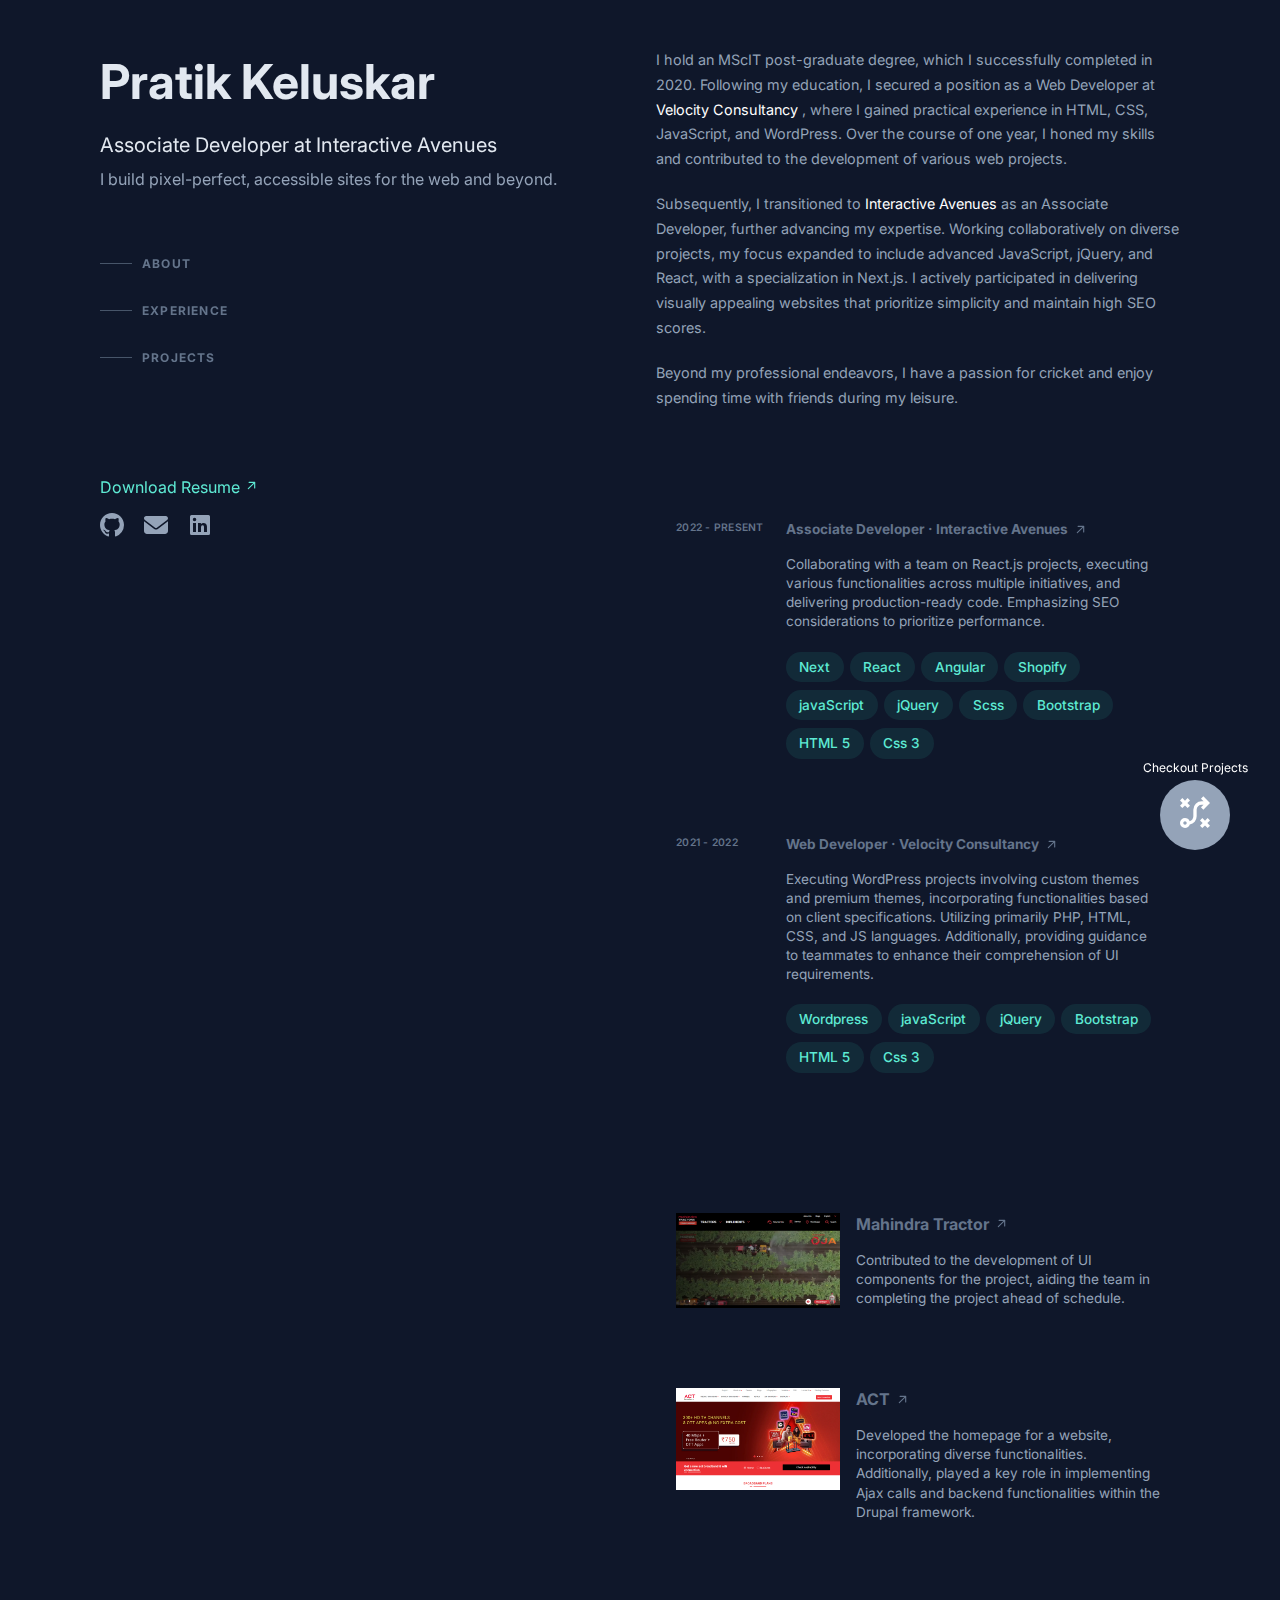
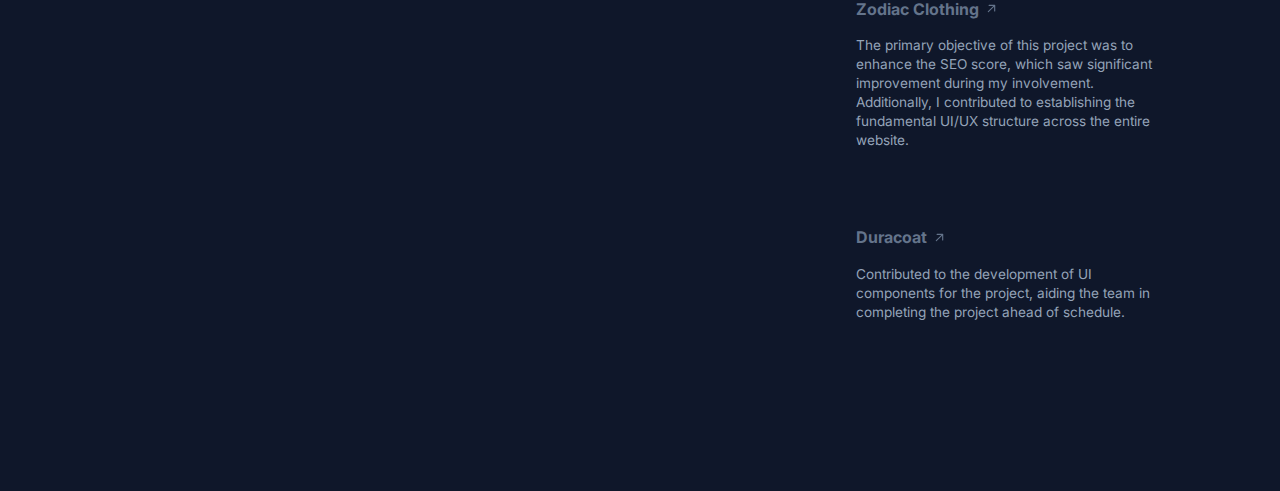
==== index.html @ e88228ff "Commit#1" ====
<!DOCTYPE html>
<html lang="en">
<head>
    <meta charset="UTF-8">
    <meta http-equiv="X-UA-Compatible" content="IE=edge">
    <meta name="viewport" content="width=device-width, initial-scale=1.0">
    <title>Pratik Portfolio</title>
    <link rel="stylesheet" href="css/style.css">
</head>
<body>
<!-- Template Start -->
<main>
    <div class="container">
      <div class="left-block block">
        <h1 class='name'>Pratik Keluskar</h1>
        <p class="jd">Associate Developer at Interactive Avenues</p>
        <p class="short-descp">I build pixel-perfect, accessible sites for the web and beyond.</p>
        <div class="sub-links">
          <ul> 
            <li>
              <a class="links" id='aboutLink'><span class="line"></span>About</a>
            </li>
            <li>
              <a class="links" id='expLink'><span class="line"></span>Experience</a>
            </li>
            <li>
              <a  class="links" id='projLink'><span class="line"></span>Projects</a>
            </li>
          </ul>
        </div>
        <div class="downloads">
            <div class="resume">
                <a target="_blank" href="./assets/Pratik Keluskar.pdf">Download Resume 
                    <svg xmlns="http://www.w3.org/2000/svg" viewBox="0 0 20 20" width="15px" height="15px" fill="currentColor" class="inline-block h-4 w-4 shrink-0 transition-transform group-hover/link:-translate-y-1 group-hover/link:translate-x-1 group-focus-visible/link:-translate-y-1 group-focus-visible/link:translate-x-1 motion-reduce:transition-none ml-1 translate-y-px" aria-hidden="true"><path fill-rule="evenodd" d="M5.22 14.78a.75.75 0 001.06 0l7.22-7.22v5.69a.75.75 0 001.5 0v-7.5a.75.75 0 00-.75-.75h-7.5a.75.75 0 000 1.5h5.69l-7.22 7.22a.75.75 0 000 1.06z" clip-rule="evenodd"></path></svg>
                </a>
            </div>
            <div class="socials">
                <div class="github">
                    <a href="https://github.com/Pratik-1997" target="_blank">
                        <svg width="24px" height="24px" xmlns="http://www.w3.org/2000/svg" viewBox="0 0 16 16" fill="currentColor" class="h-6 w-6" aria-hidden="true"><path d="M8 0C3.58 0 0 3.58 0 8c0 3.54 2.29 6.53 5.47 7.59.4.07.55-.17.55-.38 0-.19-.01-.82-.01-1.49-2.01.37-2.53-.49-2.69-.94-.09-.23-.48-.94-.82-1.13-.28-.15-.68-.52-.01-.53.63-.01 1.08.58 1.23.82.72 1.21 1.87.87 2.33.66.07-.52.28-.87.51-1.07-1.78-.2-3.64-.89-3.64-3.95 0-.87.31-1.59.82-2.15-.08-.2-.36-1.02.08-2.12 0 0 .67-.21 2.2.82.64-.18 1.32-.27 2-.27.68 0 1.36.09 2 .27 1.53-1.04 2.2-.82 2.2-.82.44 1.1.16 1.92.08 2.12.51.56.82 1.27.82 2.15 0 3.07-1.87 3.75-3.65 3.95.29.25.54.73.54 1.48 0 1.07-.01 1.93-.01 2.2 0 .21.15.46.55.38A8.013 8.013 0 0016 8c0-4.42-3.58-8-8-8z"></path></svg>
                    </a>
                </div>
                <div class="gmail">
                    <a href="mailto:pratikkeluskar1997@gmail.com">
                        <svg xmlns="http://www.w3.org/2000/svg" width="24px" height="24px" fill="#fff" viewBox="0 0 512 512"><path d="M48 64C21.5 64 0 85.5 0 112c0 15.1 7.1 29.3 19.2 38.4L236.8 313.6c11.4 8.5 27 8.5 38.4 0L492.8 150.4c12.1-9.1 19.2-23.3 19.2-38.4c0-26.5-21.5-48-48-48H48zM0 176V384c0 35.3 28.7 64 64 64H448c35.3 0 64-28.7 64-64V176L294.4 339.2c-22.8 17.1-54 17.1-76.8 0L0 176z"></path></svg>
                    </a>
                </div>
                <div class="linkedin">
                    <a href="https://www.linkedin.com/in/pratik-keluskar-b0b64914b/" target="_blank">
                        <svg width="24px" height="24px" xmlns="http://www.w3.org/2000/svg" viewBox="0 0 24 24" fill="currentColor" class="h-6 w-6" aria-hidden="true"><path d="M20.5 2h-17A1.5 1.5 0 002 3.5v17A1.5 1.5 0 003.5 22h17a1.5 1.5 0 001.5-1.5v-17A1.5 1.5 0 0020.5 2zM8 19H5v-9h3zM6.5 8.25A1.75 1.75 0 118.3 6.5a1.78 1.78 0 01-1.8 1.75zM19 19h-3v-4.74c0-1.42-.6-1.93-1.38-1.93A1.74 1.74 0 0013 14.19a.66.66 0 000 .14V19h-3v-9h2.9v1.3a3.11 3.11 0 012.7-1.4c1.55 0 3.36.86 3.36 3.66z"></path></svg>
                    </a>
                </div>
            </div>
        </div>
        
      </div>
      <div class="right-block block">
        <div class="sm-right-block" id="about">
          <div class="mob-sticky">
            <h3>About</h3>
          </div>
          <p class="text">I hold an MScIT post-graduate degree, which I successfully completed in 2020. Following my education, I secured a position as a Web Developer at <a href="https://www.velocityconsultancy.com/" target="_blank" class='link'>Velocity Consultancy</a> , where I gained practical experience in HTML, CSS, JavaScript, and WordPress. Over the course of one year, I honed my skills and contributed to the development of various web projects.</p>
          <p class="text">Subsequently, I transitioned to <a href="https://www.interactiveavenues.com/Interactive" target="_blank" class='link'>Interactive Avenues</a> as an Associate Developer, further advancing my expertise. Working collaboratively on diverse projects, my focus expanded to include advanced JavaScript, jQuery, and React, with a specialization in Next.js. I actively participated in delivering visually appealing websites that prioritize simplicity and maintain high SEO scores.</p>
          <p class="text">Beyond my professional endeavors, I have a passion for cricket and enjoy spending time with friends during my leisure.</p>
        </div>
        <div class="sm-right-block" id="experience">
            <div class="mob-sticky">
                <h3>Experience</h3>
            </div>
            <div class="experienceblock">
                <div class="yr-exp">2022 - Present</div>
                <div class="det-exp">
                    <h3 class="pos">Associate Developer · Interactive Avenues<!-- --> 
                        <svg xmlns="http://www.w3.org/2000/svg" viewBox="0 0 20 20" width="15px" height="15px" fill="currentColor" class="inline-block h-4 w-4 shrink-0 transition-transform group-hover/link:-translate-y-1 group-hover/link:translate-x-1 group-focus-visible/link:-translate-y-1 group-focus-visible/link:translate-x-1 motion-reduce:transition-none ml-1 translate-y-px" aria-hidden="true"><path fill-rule="evenodd" d="M5.22 14.78a.75.75 0 001.06 0l7.22-7.22v5.69a.75.75 0 001.5 0v-7.5a.75.75 0 00-.75-.75h-7.5a.75.75 0 000 1.5h5.69l-7.22 7.22a.75.75 0 000 1.06z" clip-rule="evenodd"></path></svg>
                    </h3>
                    <p class="pos-descp">Collaborating with a team on React.js projects, executing various functionalities across multiple initiatives, and delivering production-ready code. Emphasizing SEO considerations to prioritize performance.</p>
                    <ul class="techs">
                        <li class="singleTech"><span>Next</span></li>
                        <li class="singleTech"><span>React</span></li>
                        <li class="singleTech"><span>Angular</span></li>
                        <li class="singleTech"><span>Shopify</span></li>
                        <li class="singleTech"><span>javaScript</span></li>
                        <li class="singleTech"><span>jQuery</span></li>
                        <li class="singleTech"><span>Scss</span></li>
                        <li class="singleTech"><span>Bootstrap</span></li>
                        <li class="singleTech"><span>HTML 5</span></li>
                        <li class="singleTech"><span>Css 3</span></li>
                    </ul>
                </div>
            </div>
            <div class="experienceblock">
                <div class="yr-exp">2021 - 2022</div>
                <div class="det-exp">
                    <h3 class="pos">Web Developer · Velocity Consultancy<!-- --> 
                        <svg xmlns="http://www.w3.org/2000/svg" viewBox="0 0 20 20" width="15px" height="15px" fill="currentColor" class="inline-block h-4 w-4 shrink-0 transition-transform group-hover/link:-translate-y-1 group-hover/link:translate-x-1 group-focus-visible/link:-translate-y-1 group-focus-visible/link:translate-x-1 motion-reduce:transition-none ml-1 translate-y-px" aria-hidden="true"><path fill-rule="evenodd" d="M5.22 14.78a.75.75 0 001.06 0l7.22-7.22v5.69a.75.75 0 001.5 0v-7.5a.75.75 0 00-.75-.75h-7.5a.75.75 0 000 1.5h5.69l-7.22 7.22a.75.75 0 000 1.06z" clip-rule="evenodd"></path></svg>
                    </h3>
                    <p class="pos-descp">   Executing WordPress projects involving custom themes and premium themes, incorporating functionalities based on client specifications. Utilizing primarily PHP, HTML, CSS, and JS languages. Additionally, providing guidance to teammates to enhance their comprehension of UI requirements.</p>
                    <ul class="techs">
                        <li class="singleTech"><span>Wordpress</span></li>
                        <li class="singleTech"><span>javaScript</span></li>
                        <li class="singleTech"><span>jQuery</span></li>
                        <li class="singleTech"><span>Bootstrap</span></li>
                        <li class="singleTech"><span>HTML 5</span></li>
                        <li class="singleTech"><span>Css 3</span></li>
                    </ul>
                </div>
            </div>
        </div>
        <div class="sm-right-block" id="projects">
            <div class="mob-sticky">
                <h3>Projects</h3>
            </div>
            <div class="projectsBlock">
                <div class="image">
                    <img alt="project" loading="lazy" width="200" height="150" decoding="async" data-nimg="1" class="img-fluid" style="color:transparent" src="./assets/mt.png">
                    
                </div>
                <div class="projectDet">
                    <h3 class="projName">Mahindra Tractor
                        <svg xmlns="http://www.w3.org/2000/svg" viewBox="0 0 20 20" width="15px" height="15px" fill="currentColor" class="inline-block h-4 w-4 shrink-0 transition-transform group-hover/link:-translate-y-1 group-hover/link:translate-x-1 group-focus-visible/link:-translate-y-1 group-focus-visible/link:translate-x-1 motion-reduce:transition-none ml-1 translate-y-px" aria-hidden="true"><path fill-rule="evenodd" d="M5.22 14.78a.75.75 0 001.06 0l7.22-7.22v5.69a.75.75 0 001.5 0v-7.5a.75.75 0 00-.75-.75h-7.5a.75.75 0 000 1.5h5.69l-7.22 7.22a.75.75 0 000 1.06z" clip-rule="evenodd"></path></svg>
                    </h3>
                    <p class="projDescp">Contributed to the development of UI components for the project, aiding the team in completing the project ahead of schedule. </p>
                </div>
            </div>
            <div class="projectsBlock">
                <div class="image">
                    <img alt="project" loading="lazy" width="200" height="150" class="img-fluid" style="color:transparent" src="./assets/act.png">
                </div>
                <div class="projectDet">
                    <h3 class="projName">ACT
                        <svg xmlns="http://www.w3.org/2000/svg" viewBox="0 0 20 20" width="15px" height="15px" fill="currentColor" class="inline-block h-4 w-4 shrink-0 transition-transform group-hover/link:-translate-y-1 group-hover/link:translate-x-1 group-focus-visible/link:-translate-y-1 group-focus-visible/link:translate-x-1 motion-reduce:transition-none ml-1 translate-y-px" aria-hidden="true"><path fill-rule="evenodd" d="M5.22 14.78a.75.75 0 001.06 0l7.22-7.22v5.69a.75.75 0 001.5 0v-7.5a.75.75 0 00-.75-.75h-7.5a.75.75 0 000 1.5h5.69l-7.22 7.22a.75.75 0 000 1.06z" clip-rule="evenodd"></path></svg>
                    </h3>
                    <p class="projDescp">Developed the homepage for a website, incorporating diverse functionalities. Additionally, played a key role in implementing Ajax calls and backend functionalities within the Drupal framework. </p>
                </div>
            </div>
            <div class="projectsBlock">
                <div class="image">
                    <img alt="project" loading="lazy" width="200" height="150" decoding="async" data-nimg="1" class="img-fluid" style="color:transparent" src="./assets/zod.png">
                </div>
                <div class="projectDet">
                    <h3 class="projName">Zodiac Clothing
                        <svg xmlns="http://www.w3.org/2000/svg" viewBox="0 0 20 20" width="15px" height="15px" fill="currentColor" class="inline-block h-4 w-4 shrink-0 transition-transform group-hover/link:-translate-y-1 group-hover/link:translate-x-1 group-focus-visible/link:-translate-y-1 group-focus-visible/link:translate-x-1 motion-reduce:transition-none ml-1 translate-y-px" aria-hidden="true"><path fill-rule="evenodd" d="M5.22 14.78a.75.75 0 001.06 0l7.22-7.22v5.69a.75.75 0 001.5 0v-7.5a.75.75 0 00-.75-.75h-7.5a.75.75 0 000 1.5h5.69l-7.22 7.22a.75.75 0 000 1.06z" clip-rule="evenodd"></path></svg>
                    </h3>
                    <p class="projDescp">The primary objective of this project was to enhance the SEO score, which saw significant improvement during my involvement. Additionally, I contributed to establishing the fundamental UI/UX structure across the entire website.</p>
                </div>
            </div>
            <div class="projectsBlock">
                <div class="image">
                    <img alt="project" loading="lazy" width="200" height="150" decoding="async" data-nimg="1" class="img-fluid" style="color:transparent" src="./assets/duracoat.png">
                </div>
                <div class="projectDet">
                    <h3 class="projName">Duracoat
                        <svg xmlns="http://www.w3.org/2000/svg" viewBox="0 0 20 20" width="15px" height="15px" fill="currentColor" class="inline-block h-4 w-4 shrink-0 transition-transform group-hover/link:-translate-y-1 group-hover/link:translate-x-1 group-focus-visible/link:-translate-y-1 group-focus-visible/link:translate-x-1 motion-reduce:transition-none ml-1 translate-y-px" aria-hidden="true"><path fill-rule="evenodd" d="M5.22 14.78a.75.75 0 001.06 0l7.22-7.22v5.69a.75.75 0 001.5 0v-7.5a.75.75 0 00-.75-.75h-7.5a.75.75 0 000 1.5h5.69l-7.22 7.22a.75.75 0 000 1.06z" clip-rule="evenodd"></path></svg>
                    </h3>
                    <p class="projDescp">Contributed to the development of UI components for the project, aiding the team in completing the project ahead of schedule.</p>
                </div>
            </div>
        </div>
      </div>
    </div>
    <div class="projects-box">
      <a href="./projects.html">
      <svg xmlns="http://www.w3.org/2000/svg" height="40" viewBox="0 -960 960 960" width="40"><path d="m656-120-56-56 63-64-63-63 56-57 64 64 63-64 57 57-64 63 64 64-57 56-63-63-64 63Zm-416-80q17 0 28.5-11.5T280-240q0-17-11.5-28.5T240-280q-17 0-28.5 11.5T200-240q0 17 11.5 28.5T240-200Zm0 80q-50 0-85-35t-35-85q0-50 35-85t85-35q37 0 67.5 20.5T352-284q39-11 63.5-43t24.5-73v-160q0-83 58.5-141.5T640-760h46l-63-63 57-57 160 160-160 160-57-56 63-64h-46q-50 0-85 35t-35 85v160q0 73-47 128.5T354-203q-12 37-43.5 60T240-120Zm-64-480-56-56 63-64-63-63 56-57 64 64 63-64 57 57-64 63 64 64-57 56-63-63-64 63Z"/></svg>
      </a>
      <span class='hover'>Checkout Projects</span>
    </div>
  </main>
<!-- Template End -->
</body>
<script src="js/main.js"></script>
</html>
---- css/style.css ----
@import url("https://fonts.googleapis.com/css2?family=Inter:wght@100..900&display=swap");

* {
  padding: 0;
  margin: 0;
  box-sizing: border-box;
  scroll-behavior: smooth;
  font-family: "Inter", sans-serif;
}

a {
  text-decoration: none;
}

ul {
  list-style: none;
}

body {
  background-color: rgb(15 23 42);
  color: #fff;
}

.container {
  max-width: 1080px;
  margin: 0 auto;
  display: flex;
  justify-content: space-between;
  gap: 1rem;
}

.img-fluid {
  max-width: 100%;
  height: auto;
}

.container .block {
  padding-top: 3rem;
  padding-bottom: 3rem;
  width: calc((100% / 2) - 1rem);
}

.blockPro {
  padding-top: 6rem;
  padding-bottom: 6rem;
  width: 100%;
}

.container .left-block {
  height: 100vh;
  top: 0;
  position: sticky;
}

.name {
  color: #e2e8f0;
  font-size: 48px;
  line-height: 1.4;
  margin-bottom: 1rem;
}

.jd {
  font-size: 1.25rem;
  line-height: 1.75rem;
  color: #e2e8f0;
  margin-bottom: 0.5rem;
}

.short-descp {
  color: #94a3b8;
  font-size: 1rem;
  line-height: 1.55rem;
}

.text {
  color: #94a3b8;
  font-size: 0.9rem;
  line-height: 1.55rem;
  margin-bottom: 1.25rem;
}

.link {
  color: #fff;
  transition: 0.3s all;
}

.link:hover {
  color: rgb(94 234 212);
}

.sm-right-block {
  margin-bottom: 5rem;
}

.experienceblock {
  padding: 30px 20px;
  display: flex;
  justify-content: space-between;
  gap: 1rem;
  transition: 0.3s all;
  margin-bottom: 1rem;
}

.experienceblock:hover {
  background-color: rgba(30, 41, 59, 0.5);
  border-radius: 0.375rem;
}

.experienceblock:hover .pos {
  color: rgb(94 234 212);
}

.experienceblock .pos svg {
  transition: 0.1s all;
  position: relative;
}

.experienceblock:hover .pos svg {
  position: relative;
  top: -1px;
  right: -1px;
  color: rgb(94 234 212);
}

.yr-exp {
  width: 20%;
  color: rgb(100 116 139);
  letter-spacing: 0.025em;
  font-size: 0.65rem;
  line-height: 1rem;
  font-weight: 600;
  text-transform: uppercase;
}

.det-exp {
  width: 80%;
}

.pos {
  color: rgb(100 116 139);
  font-size: 0.85rem;
  line-height: 1.4;
  margin-bottom: 1rem;
  transition: 0.3s all;
  display: flex;
  align-items: center;
  gap: 5px;
}

.pos-descp {
  color: #94a3b8;
  font-size: 0.85rem;
  line-height: 1.4;
}

.techs {
  margin-top: 0.75rem;
  display: flex;
  flex-wrap: wrap;
}

.techs li {
  margin-right: 0.375rem;
  margin-top: 0.5rem;
}

.techs li span {
  background-color: rgba(45, 212, 191, 0.1);
  padding-left: 0.85rem;
  padding-right: 0.85rem;
  padding-top: 0.45rem;
  padding-bottom: 0.45rem;
  border-radius: 25px;
  font-weight: 500;
  display: inline-block;
  color: rgb(94 234 212);
  font-size: 0.85rem;
}

.sub-links {
  margin-top: 5rem;
}

.sub-links ul li {
  padding-top: 1rem;
  padding-bottom: 1rem;
}

.sub-links ul li a {
  display: flex;
  align-items: center;
  color: rgb(100 116 139);
  font-weight: 700;
  text-transform: uppercase;
  letter-spacing: 0.1em;
  font-size: 0.75rem;
  cursor: pointer;
}

.sub-links ul li a .line {
  width: 2rem;
  height: 1px;
  margin-right: 10px;
  background-color: rgb(71 85 105);
  transition-property: all;
  transition-timing-function: cubic-bezier(0.4, 0, 0.2, 1);
  transition-duration: 0.15s;
  display: inline-block;
}

.sub-links ul li a:hover .line,
.sub-links ul li a.links.active .line {
  width: 4rem;
  background-color: #94a3b8;
}

.sub-links ul li a:hover,
.sub-links ul li a.links.active {
  color: #fff;
}

.downloads {
  margin-top: 6rem;
}

.downloads .resume {
  margin-bottom: 1rem;
}

.downloads .resume a {
  color: rgb(94 234 212);
  display: inline-block;
  transition: 0.3s all;
  font-size: 1rem;
}

.downloads .resume a:hover {
  color: rgb(94 234 212);
}

.downloads .socials {
  display: flex;
  gap: 20px;
}

.downloads .socials svg {
  fill: #94a3b8;
  transition: 0.3s all;
}

.downloads .socials svg:hover {
  fill: #fff;
}

.mob-sticky {
  display: none;
  padding-top: 1.25rem;
  padding-bottom: 1.25rem;
  padding-left: 0rem;
  padding-right: 1rem;
}

.projectsBlock {
  padding: 30px 20px;
  display: flex;
  justify-content: space-between;
  gap: 1rem;
  transition: 0.3s all;
  margin-bottom: 1rem;
}

.projectsBlock:hover {
  background-color: rgba(30, 41, 59, 0.5);
  border-radius: 0.375rem;
}

.projectsBlock .image {
  width: 35%;
}

.projectsBlock .projectDet {
  width: 65%;
}

.projectsBlock .projName {
  color: rgb(100 116 139);
  font-size: 1rem;
  line-height: 1.4;
  margin-bottom: 1rem;
  transition: 0.3s all;
  display: flex;
  align-items: center;
  gap: 5px;
}

.projectsBlock:hover .projName {
  color: rgb(94 234 212);
}

.projectsBlock .projName svg {
  transition: top 0.1s ease, right 0.1s ease, color 0.1s ease;
  position: relative;
}

.projectsBlock:hover .projName svg {
  position: relative;
  top: -1px;
  right: -1px;
  color: rgb(94 234 212);
}

.projDescp {
  color: #94a3b8;
  font-size: 0.85rem;
  line-height: 1.4;
}

.table {
  margin-top: 1rem;
}

.table,
.table table {
  width: 100%;
}

.table table thead th {
  font-weight: 600;
  color: rgb(226 232 240);
  font-size: 0.875rem;
  line-height: 1.25rem;
  padding-top: 1rem;
  padding-bottom: 1rem;
  padding-right: 2rem;
  text-align: left;
  border-bottom: 1px solid #e5e7eb26;
}

.year-p {
  font-size: 0.875rem;
  line-height: 1.25rem;
  color: #94a3b8;
}

.table tbody td {
  padding-top: 1.5rem;
  padding-bottom: 1.5rem;
  padding-right: 1rem;
  border-bottom: 1px solid #e5e7eb26;
}

.techno {
  display: flex;
  flex-wrap: wrap;
  gap: 5px;
}

.techno span {
  background-color: rgba(45, 212, 191, 0.1);
  padding-left: 0.85rem;
  padding-right: 0.85rem;
  padding-top: 0.45rem;
  padding-bottom: 0.45rem;
  border-radius: 25px;
  font-weight: 500;
  display: inline-block;
  color: rgb(94 234 212);
  font-size: 0.85rem;
}

.th1 {
  width: 5%;
}

.th2 {
  width: 24%;
}

.th3 {
  width: 23%;
}

.th4 {
  width: 25%;
}

.th5 {
  width: 25%;
}

.back:hover svg {
  left: -4px;
  position: relative;
}

.item-link a {
  color: rgb(226, 232, 240);
  text-decoration: none;
  font-size: 14px;
}

.back {
  color: rgb(94 234 212);
  line-height: 1.25;
  font-weight: 600;
  margin-bottom: 0.5rem;
  display: flex;
  gap: 4px;
  align-items: center;
}

.back svg {
  transform: rotate(-180deg);
  transition: 0.3s all;
  position: relative;
}

.projects-box {
  position: fixed;
  right: 50px;
  bottom: 50px;
  width: 70px;
  height: 70px;
  background: #94a3b8;
  border-radius: 50%;
  display: flex;
  justify-content: center;
  align-items: center;
  animation: scaleAnimation 2s infinite alternate;
  z-index: 222;
}

@keyframes scaleAnimation {
  0% {
    transform: scale(0.95);
  }

  100% {
    transform: scale(1.05);
  }
}

.projects-box .hover {
  position: absolute;
  font-size: 12px;
  left: 50%;
  transform: translateX(-50%);
  top: -20px;
  width: 150px;
  text-align: center;
  /* opacity: 0; */
  transition: 0.3s all;
}

/* .projects-box:hover .hover {
    opacity: 1;
    top: -50%;
  } */

.projects-box svg {
  fill: #fff;
}

.filter {
  margin-top: 2rem;
}

.filter select {
  background: transparent;
  border: 0px;
  color: rgb(226 232 240);
}

.filter select option {
  color: rgba(0, 0, 0, 0.596);
  padding-top: 4px;
  padding-bottom: 4px;
}

.filter select:focus {
  outline: none;
}

.yearFilter {
  font-weight: 600;
  color: rgb(226 232 240);
  font-size: 0.875rem;
  line-height: 1.25rem;

  padding-bottom: 0rem;
  padding-right: 1rem;
  text-align: left;
}

@media screen and (min-width: 1024px) {
  /* Custom Scroll Bar */
  *::-webkit-scrollbar {
    width: 7px;
  }

  *::-webkit-scrollbar-track {
    background-color: #000000;
  }

  *::-webkit-scrollbar-thumb {
    background-color: #94a3b8;
    height: 1px;
    border-radius: 10px;
    cursor: pointer;
  }
}

@media screen and (min-width: 1000px) and (max-width: 1440px) {
  .sub-links {
    margin-top: 3rem;
  }
}

@media screen and (max-width: 480px) {
  .container {
    max-width: 95%;
    flex-wrap: wrap;
    gap: 0rem;
  }

  .container .left-block {
    position: relative;
    height: auto;
  }

  .container .block {
    width: 100%;
    padding-top: 2rem;
    padding-bottom: 2rem;
  }
  .container .block.right-block {
    padding-top: 0rem;
  }

  .name {
    font-size: 28px;
    margin-bottom: 5px;
  }

  .jd {
    font-size: 1rem;
  }

  .short-descp {
    font-size: 14px;
  }

  .sub-links {
    display: none;
  }

  .downloads {
    margin-top: 1rem;
  }

  .mob-sticky {
    display: block;
    position: sticky;
    top: 0;
    background-color: rgba(15, 23, 42, 1);
    z-index: 3;
  }

  .mob-sticky h3 {
    text-transform: uppercase;
    color: rgb(226 232 240);
    letter-spacing: 0.1em;
    font-size: 0.875rem;
    line-height: 1.25rem;
  }

  .experienceblock {
    padding: 20px 20px;
    gap: 10px;
    flex-wrap: wrap;
  }

  .yr-exp,
  .det-exp {
    width: 100%;
  }

  .pos-descp {
    font-size: 12px;
  }

  .techs li span {
    font-size: 0.75rem;
  }

  .sm-right-block {
    margin-bottom: 2.5rem;
  }

  .projectsBlock {
    padding: 20px 20px;
    gap: 10px;
    flex-wrap: wrap;
  }

  .projectsBlock .image,
  .projectsBlock .projectDet {
    width: 100%;
  }

  .projectsBlock .image {
    order: 2;
  }

  .projects-box {
    right: 20px;
    bottom: 20px;
    width: 40px;
    height: 40px;
  }

  .projects-box svg {
    height: 20px;
    width: 20px;
  }

  .table {
    overflow-x: scroll;
  }

  .techno span {
    padding-left: 0.5rem;
    padding-right: 0.5rem;
    font-size: 0.65rem;
    height: 30.5px;
  }

  .table tbody td {
    font-size: 12px;
    min-height: 115px;
    align-items: center;
  }

  .table table thead th {
    padding-right: 1.25rem;
  }
  .projects-box .hover {
    top: -40px;
    width: 100px;
  }
}

main {
  position: relative;
}

.focus {
  position: absolute;
  width: 100%;
  height: 100%;
  left: 0;
  right: 0;
  margin-left: auto;
  margin-right: auto;
}
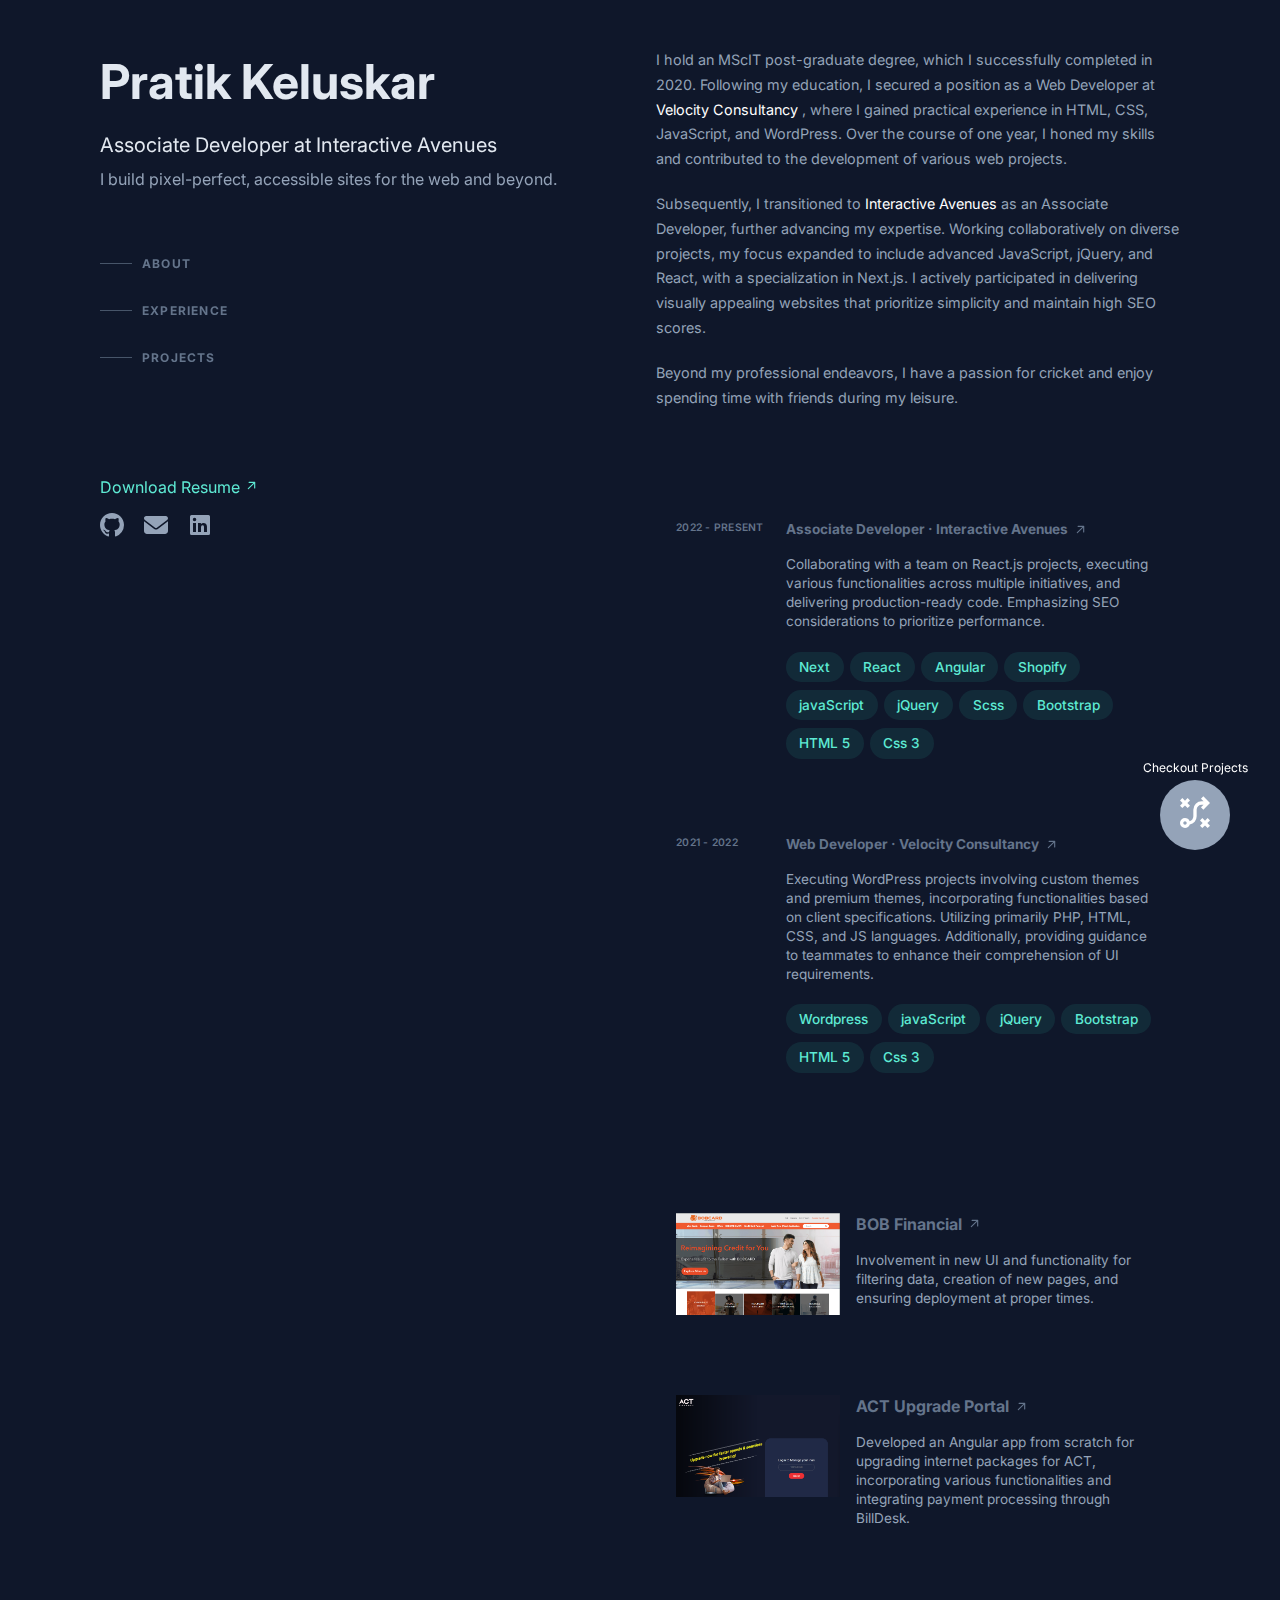
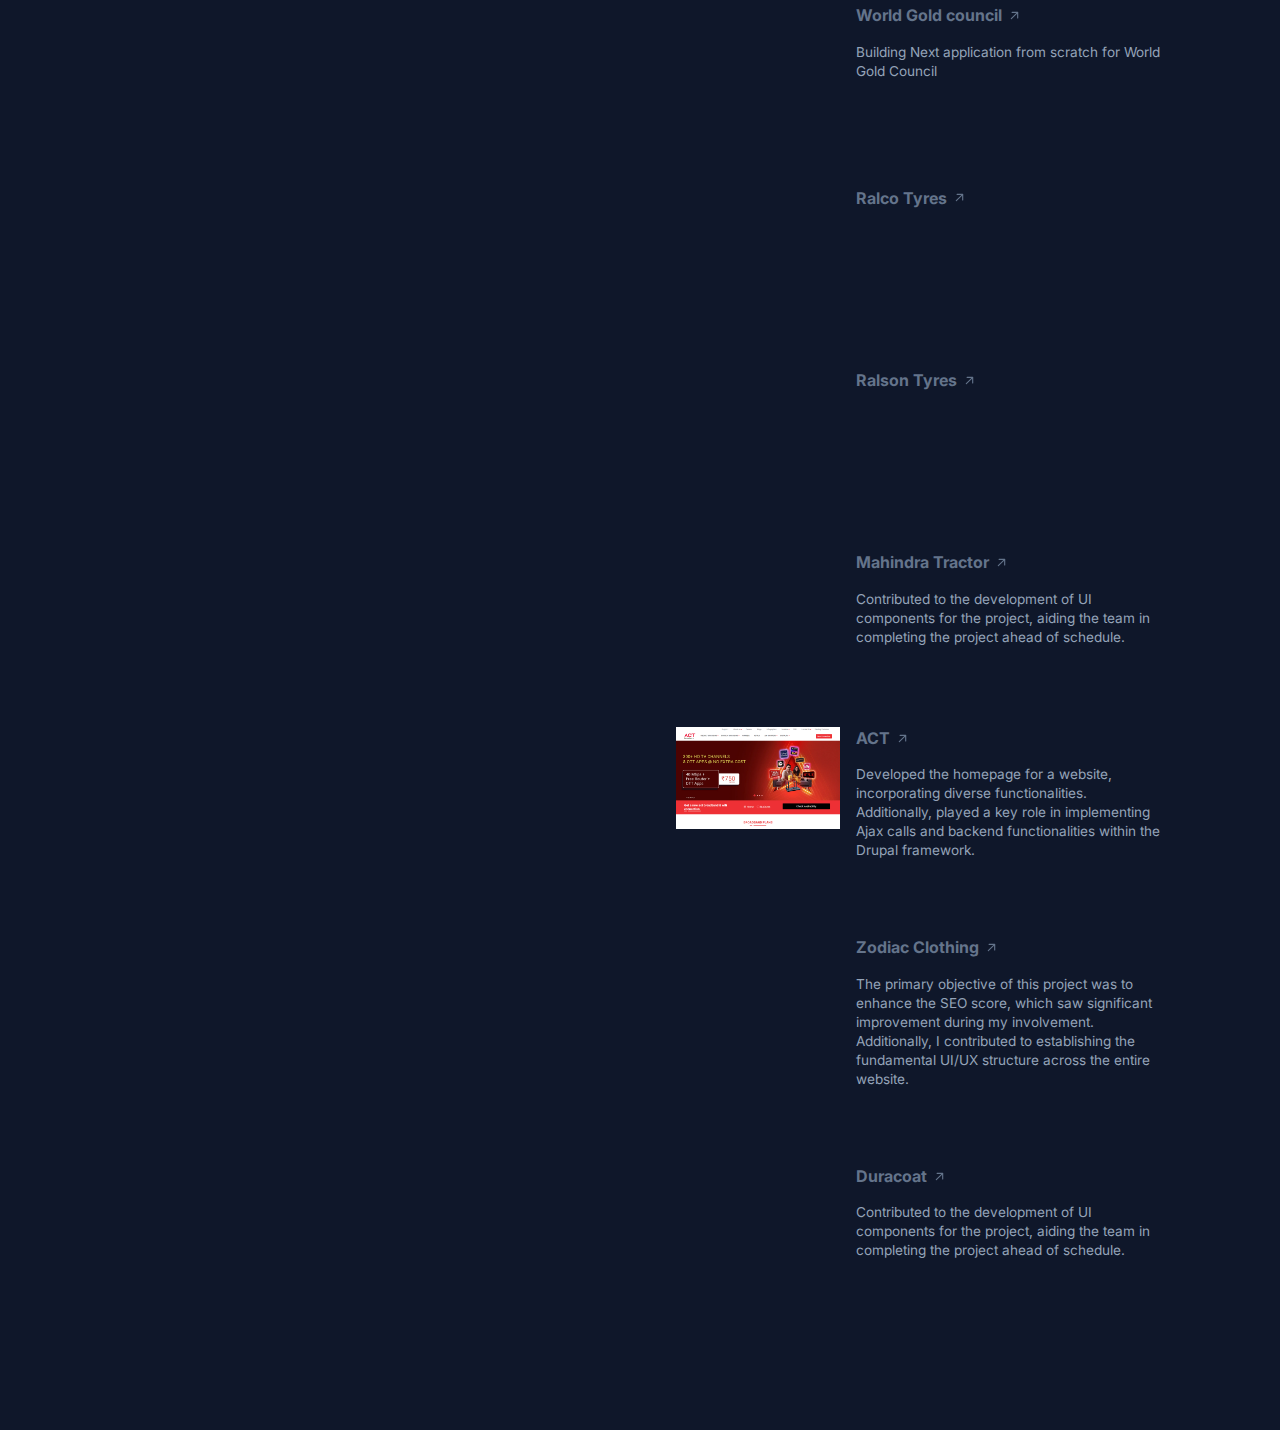
==== commit e012fb4e: "Merge pull request #1 from Pratik-1997/Pratik-Updates" ====
--- a/index.html
+++ b/index.html
@@ -18,13 +18,13 @@
         <div class="sub-links">
           <ul> 
             <li>
-              <a class="links" id='aboutLink'><span class="line"></span>About</a>
+              <a class="links nav-link" id='aboutLink' href="#about"><span class="line"></span>About</a>
             </li>
             <li>
-              <a class="links" id='expLink'><span class="line"></span>Experience</a>
+              <a class="links nav-link" id='expLink' href="#experience"><span class="line"></span>Experience</a>
             </li>
             <li>
-              <a  class="links" id='projLink'><span class="line"></span>Projects</a>
+              <a  class="links nav-link" id='projLink' href="#projects"><span class="line"></span>Projects</a>
             </li>
           </ul>
         </div>
@@ -112,6 +112,66 @@
             </div>
             <div class="projectsBlock">
                 <div class="image">
+                    <img alt="project" loading="lazy" width="200" height="150" decoding="async" data-nimg="1" class="img-fluid" style="color:transparent" src="./assets/bob-cards.png">
+                    
+                </div>
+                <div class="projectDet">
+                    <h3 class="projName">BOB Financial
+                        <svg xmlns="http://www.w3.org/2000/svg" viewBox="0 0 20 20" width="15px" height="15px" fill="currentColor" class="inline-block h-4 w-4 shrink-0 transition-transform group-hover/link:-translate-y-1 group-hover/link:translate-x-1 group-focus-visible/link:-translate-y-1 group-focus-visible/link:translate-x-1 motion-reduce:transition-none ml-1 translate-y-px" aria-hidden="true"><path fill-rule="evenodd" d="M5.22 14.78a.75.75 0 001.06 0l7.22-7.22v5.69a.75.75 0 001.5 0v-7.5a.75.75 0 00-.75-.75h-7.5a.75.75 0 000 1.5h5.69l-7.22 7.22a.75.75 0 000 1.06z" clip-rule="evenodd"></path></svg>
+                    </h3>
+                    <p class="projDescp">Involvement in new UI and functionality for filtering data, creation of new pages, and ensuring deployment at proper times.</p>
+                </div>
+            </div>
+            <div class="projectsBlock">
+                <div class="image">
+                    <img alt="project" loading="lazy" width="200" height="150" decoding="async" data-nimg="1" class="img-fluid" style="color:transparent" src="./assets/act-portal.png">
+                    
+                </div>
+                <div class="projectDet">
+                    <h3 class="projName">ACT Upgrade Portal
+                        <svg xmlns="http://www.w3.org/2000/svg" viewBox="0 0 20 20" width="15px" height="15px" fill="currentColor" class="inline-block h-4 w-4 shrink-0 transition-transform group-hover/link:-translate-y-1 group-hover/link:translate-x-1 group-focus-visible/link:-translate-y-1 group-focus-visible/link:translate-x-1 motion-reduce:transition-none ml-1 translate-y-px" aria-hidden="true"><path fill-rule="evenodd" d="M5.22 14.78a.75.75 0 001.06 0l7.22-7.22v5.69a.75.75 0 001.5 0v-7.5a.75.75 0 00-.75-.75h-7.5a.75.75 0 000 1.5h5.69l-7.22 7.22a.75.75 0 000 1.06z" clip-rule="evenodd"></path></svg>
+                    </h3>
+                    <p class="projDescp">Developed an Angular app from scratch for upgrading internet packages for ACT, incorporating various functionalities and integrating payment processing through BillDesk.</p>
+                </div>
+            </div>
+            <div class="projectsBlock">
+                <div class="image">
+                    <img alt="project" loading="lazy" width="200" height="150" decoding="async" data-nimg="1" class="img-fluid" style="color:transparent" src="./assets/iages.png">
+                    
+                </div>
+                <div class="projectDet">
+                    <h3 class="projName">World Gold council
+                        <svg xmlns="http://www.w3.org/2000/svg" viewBox="0 0 20 20" width="15px" height="15px" fill="currentColor" class="inline-block h-4 w-4 shrink-0 transition-transform group-hover/link:-translate-y-1 group-hover/link:translate-x-1 group-focus-visible/link:-translate-y-1 group-focus-visible/link:translate-x-1 motion-reduce:transition-none ml-1 translate-y-px" aria-hidden="true"><path fill-rule="evenodd" d="M5.22 14.78a.75.75 0 001.06 0l7.22-7.22v5.69a.75.75 0 001.5 0v-7.5a.75.75 0 00-.75-.75h-7.5a.75.75 0 000 1.5h5.69l-7.22 7.22a.75.75 0 000 1.06z" clip-rule="evenodd"></path></svg>
+                    </h3>
+                    <p class="projDescp">Building Next application from scratch for World Gold Council</p>
+                </div>
+            </div>
+            <div class="projectsBlock">
+                <div class="image">
+                    <img alt="project" loading="lazy" width="200" height="150" decoding="async" data-nimg="1" class="img-fluid" style="color:transparent" src="./assets/ralco.png">
+                    
+                </div>
+                <div class="projectDet">
+                    <h3 class="projName">Ralco Tyres
+                        <svg xmlns="http://www.w3.org/2000/svg" viewBox="0 0 20 20" width="15px" height="15px" fill="currentColor" class="inline-block h-4 w-4 shrink-0 transition-transform group-hover/link:-translate-y-1 group-hover/link:translate-x-1 group-focus-visible/link:-translate-y-1 group-focus-visible/link:translate-x-1 motion-reduce:transition-none ml-1 translate-y-px" aria-hidden="true"><path fill-rule="evenodd" d="M5.22 14.78a.75.75 0 001.06 0l7.22-7.22v5.69a.75.75 0 001.5 0v-7.5a.75.75 0 00-.75-.75h-7.5a.75.75 0 000 1.5h5.69l-7.22 7.22a.75.75 0 000 1.06z" clip-rule="evenodd"></path></svg>
+                    </h3>
+                    <!-- <p class="projDescp">Contributed to the development of UI components for the project, aiding the team in completing the project ahead of schedule. </p> -->
+                </div>
+            </div>
+            <div class="projectsBlock">
+                <div class="image">
+                    <img alt="project" loading="lazy" width="200" height="150" decoding="async" data-nimg="1" class="img-fluid" style="color:transparent" src="./assets/ralson.png">
+                    
+                </div>
+                <div class="projectDet">
+                    <h3 class="projName">Ralson Tyres
+                        <svg xmlns="http://www.w3.org/2000/svg" viewBox="0 0 20 20" width="15px" height="15px" fill="currentColor" class="inline-block h-4 w-4 shrink-0 transition-transform group-hover/link:-translate-y-1 group-hover/link:translate-x-1 group-focus-visible/link:-translate-y-1 group-focus-visible/link:translate-x-1 motion-reduce:transition-none ml-1 translate-y-px" aria-hidden="true"><path fill-rule="evenodd" d="M5.22 14.78a.75.75 0 001.06 0l7.22-7.22v5.69a.75.75 0 001.5 0v-7.5a.75.75 0 00-.75-.75h-7.5a.75.75 0 000 1.5h5.69l-7.22 7.22a.75.75 0 000 1.06z" clip-rule="evenodd"></path></svg>
+                    </h3>
+                    <!-- <p class="projDescp">Contributed to the development of UI components for the project, aiding the team in completing the project ahead of schedule. </p> -->
+                </div>
+            </div>
+            <div class="projectsBlock">
+                <div class="image">
                     <img alt="project" loading="lazy" width="200" height="150" decoding="async" data-nimg="1" class="img-fluid" style="color:transparent" src="./assets/mt.png">
                     
                 </div>
